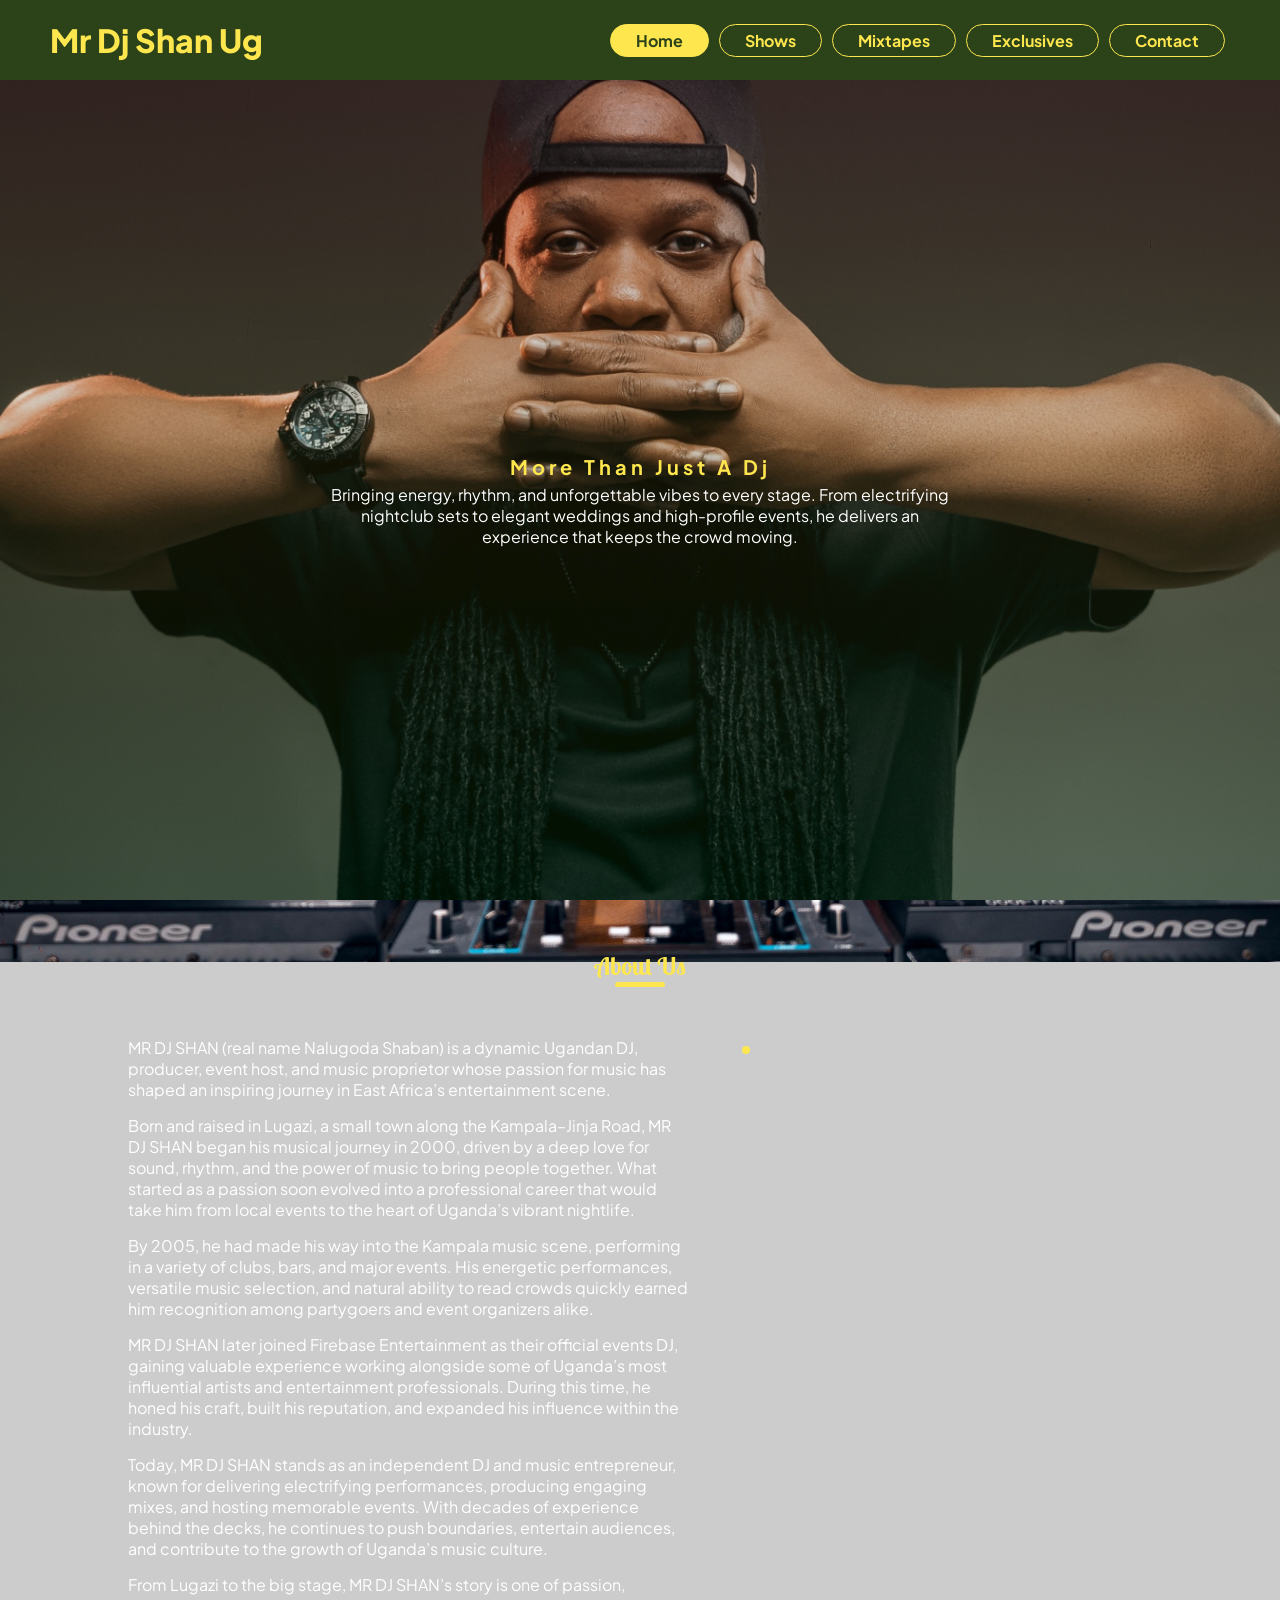
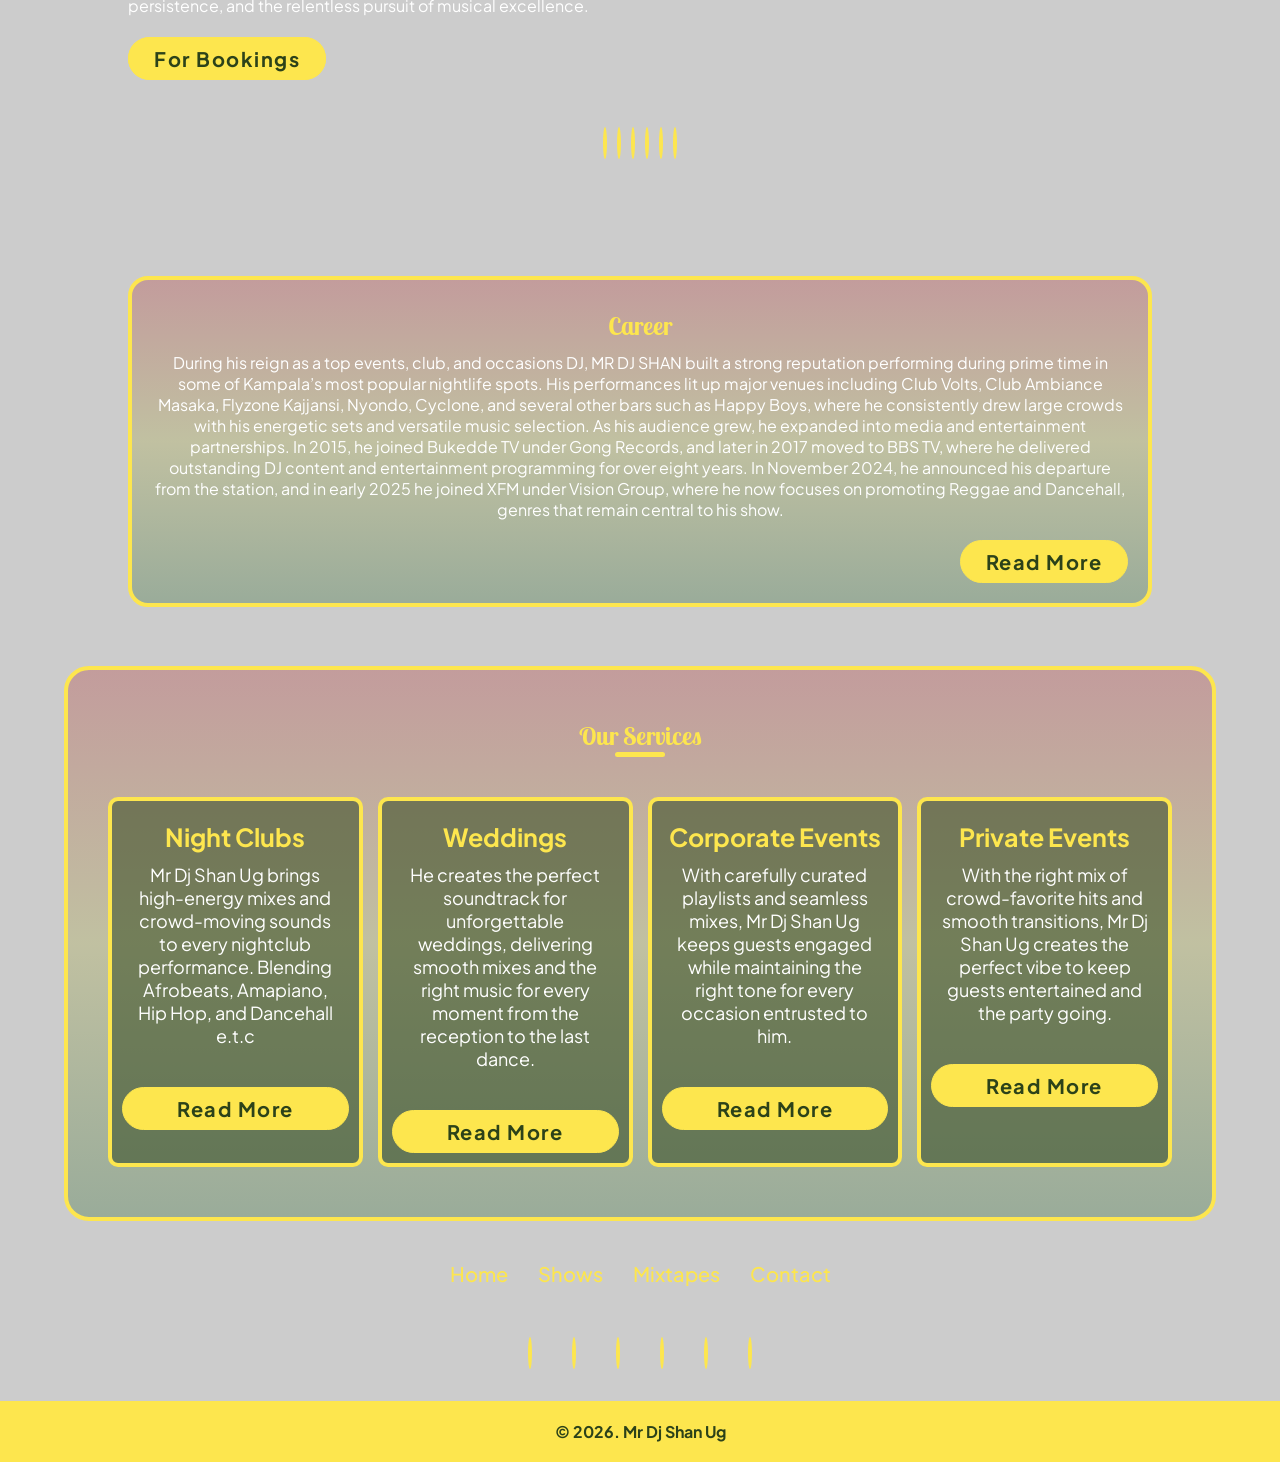
==== index.html @ 5931bfb5 "Add files via upload" ====
<!DOCTYPE html>
<html lang="en">
<head>
    <meta charset="UTF-8">
    <meta name="viewport" content="width=device-width, initial-scale=1.0">
    <title>Mr Dj Shan Ug</title>

    <link rel="stylesheet" href="index.css">

    <link rel="stylesheet" href="https://cdnjs.cloudflare.com/ajax/libs/font-awesome/7.0.1/css/all.min.css" integrity="sha512-2SwdPD6INVrV/lHTZbO2nodKhrnDdJK9/kg2XD1r9uGqPo1cUbujc+IYdlYdEErWNu69gVcYgdxlmVmzTWnetw==" crossorigin="anonymous" referrerpolicy="no-referrer" />

    <link href="https://unpkg.com/aos@2.3.1/dist/aos.css" rel="stylesheet">

</head>
<body>

    <header data-aos="fade-down" data-aos-easing="linear" data-aos-duration="1500">
        <div class="navlogo">
            <h1>Mr Dj Shan Ug</h1>
        </div>
        <div class="hamburger">
            <div class="line"></div>
            <div class="line"></div>
            <div class="line"></div>
        </div>

        <nav class="navbar">
            <ul>
                <li>
                    <a href="index.html" class="active">Home</a>
                </li>

                <li>
                    <a href="shows.html">Shows</a>
                </li>

                <li>
                    <a href="mixtapes.html">Mixtapes</a>
                </li>

                <li>
                    <a href="exclusives.html">Exclusives</a>
                </li>

                <li>
                    <a href="contact.html">Contact</a>
                </li>
            </ul>
        </nav>
    </header>













    <section class="hero">
        <div class="herocontent">
            <h1>Mr Dj Shan Ug</h1>
            <h2 data-aos="fade-left" data-aos-anchor="#example-anchor" data-aos-offset="500" data-aos-duration="2500">More Than Just A Dj</h2>
            <p data-aos="fade-right" data-aos-anchor="#example-anchor" data-aos-offset="500" data-aos-duration="2500">Bringing energy, rhythm, and unforgettable vibes to every stage. From electrifying nightclub sets to elegant weddings and high-profile events, he delivers an experience that keeps the crowd moving.</p>
        </div>
    </section>












    <div class="aboutsection">
        <div class="aboutcontainer">
            <div class="title">
                <h1 data-aos="zoom-out" data-aos-duration="2500">About Us</h1>
            </div>

            <div class="content" data-aos="zoom-out" data-aos-duration="2500">
                <div class="article">
                    <p>MR DJ SHAN (real name Nalugoda Shaban) is a dynamic Ugandan DJ, producer, event host, and music proprietor whose passion for music has shaped an inspiring journey in East Africa’s entertainment scene.</p>
                    <p>Born and raised in Lugazi, a small town along the Kampala–Jinja Road, MR DJ SHAN began his musical journey in 2000, driven by a deep love for sound, rhythm, and the power of music to bring people together. What started as a passion soon evolved into a professional career that would take him from local events to the heart of Uganda’s vibrant nightlife.</p>
                    <p>By 2005, he had made his way into the Kampala music scene, performing in a variety of clubs, bars, and major events. His energetic performances, versatile music selection, and natural ability to read crowds quickly earned him recognition among partygoers and event organizers alike.</p>
                    <p>MR DJ SHAN later joined Firebase Entertainment as their official events DJ, gaining valuable experience working alongside some of Uganda’s most influential artists and entertainment professionals. During this time, he honed his craft, built his reputation, and expanded his influence within the industry.</p>
                    <p>Today, MR DJ SHAN stands as an independent DJ and music entrepreneur, known for delivering electrifying performances, producing engaging mixes, and hosting memorable events. With decades of experience behind the decks, he continues to push boundaries, entertain audiences, and contribute to the growth of Uganda’s music culture.</p>
                    <p>From Lugazi to the big stage, MR DJ SHAN’s story is one of passion, persistence, and the relentless pursuit of musical excellence.</p>
                    <div class="button">
                        <a href="contact.html">For Bookings</a>
                    </div>
                </div>
            </div>

            <div class="imagesection" data-aos="zoom-out" data-aos-duration="2500">
                <img src="pics/aboutshan.JPG.jpeg" alt="">
            </div>

            <div class="socialmediaicons" data-aos="zoom-out" data-aos-duration="2500">
                <a href="https://www.youtube.com/@mrdjshanug/"><i class="fab fa-youtube"></i></a>
                <a href="https://www.mixcloud.com/mrdjshanug/"><i class="fab fa-mixcloud"></i></a>
                <a href="https://www.facebook.com/djshanug1"><i class="fab fa-facebook-f"></i></a>
                <a href="https://www.instagram.com/mrdjshanug"><i class="fab fa-instagram"></i></a>
                <a href="https://www.twitter.com/mrdjshanUg"><i class="fab fa-x-twitter"></i></a>
                <a href="https://www.tiktok.com/@mrdjshanug"><i class="fab fa-tiktok"></i></a>
            </div>
        </div>
    </div>













    <div class="career">
        <div class="card" id="card">
            <h3>Career</h3>
            <p>During his reign as a top events, club, and occasions DJ, MR DJ SHAN built a strong reputation performing during prime time in some of Kampala’s most popular nightlife spots. His performances lit up major venues including Club Volts, Club Ambiance Masaka, Flyzone Kajjansi, Nyondo, Cyclone, and several other bars such as Happy Boys, where he consistently drew large crowds with his energetic sets and versatile music selection. As his audience grew, he expanded into media and entertainment partnerships. In 2015, he joined Bukedde TV under Gong Records, and later in 2017 moved to BBS TV, where he delivered outstanding DJ content and entertainment programming for over eight years. In November 2024, he announced his departure from the station, and in early 2025 he joined XFM under Vision Group, where he now focuses on promoting Reggae and Dancehall, genres that remain central to his show.</p>
            <p id="moreContent" style="display: none;">
                Throughout his career, MR DJ SHAN has also shared stages and collaborated with renowned regional talents, including celebrated Kenyan DJ Simple Simon, the late MC John Maina (MC Fullstop), and DJ Juan during their first visits to Uganda. His skills behind the decks have earned him significant recognition in DJ competitions, winning over seven DJ battles and holding five consecutive Club DJ Awards up to 2015. Among his major accolades are Stakes Best Deejay of the Year (2013–2014) and UG Maestro Best DJ (2017) after highly competitive battles. Today, while he rarely participates in DJ battles, MR DJ SHAN continues to be invited as a guest performer, showcase DJ, or judge, reflecting his respected status in the industry.
                <br><br>
                Throughout his career, MR DJ SHAN has proven his creativity not only behind the decks but also as a visionary event curator. Since 2013, he has successfully hosted and headlined his signature annual event, “The MR DJ SHAN Mixtape Party,” a high-energy showcase that ran until 2024, bringing together music lovers, creatives, and top talents from across Uganda’s entertainment industry. Each edition was staged at exciting venues such as Freedom City, Kenlon Royale Hotel Mengo, Climax Entertainment Hub Makindye, and Vox Lounge Makindye, where audiences experienced his electrifying DJ sets and collaborative performances. In 2025, he rebranded the event into a new concept titled “Dancehall Mu Reggae,” a show dedicated to the powerful fusion of Dancehall and Reggae—the genres that define his signature sound. Designed to grow beyond a single concert into a global movement with multiple activities and activations, the show reflects MR DJ SHAN’s mission to deliver world-class performances while cementing his reputation as one of Uganda’s most respected Reggae DJs.
                <br><br>
                MR DJ SHAN is a seasoned Ugandan DJ, event host, and music curator known for delivering high-energy performances at some of the country’s biggest stages. Over the years, he has headlined and performed at major events including four AFCON qualifier matches at Mandela National Stadium, the final Uganda show of the famous duo P-Square at the Cricket Oval, the KCCA Carnival, several editions of the popular Roast and Rhyme shows, and Reggae Fest alongside MC Fullstop and DJ Juan, where he also stood out as a charismatic host. His talent has also taken him beyond Uganda, performing at venues such as Club Signature in Kisumu, among others.
                <br><br>
                MR DJ SHAN remains highly active on the entertainment circuit with regular performances across the country. He performs in Jinja every Friday, takes over the decks at Kenlon Royale Hotel Mengo on Saturdays, and entertains beach crowds at Bunjako Beach in Buwama on Sundays, while also making mid-week appearances in different cities and venues. His consistency, versatility, and passion for reggae and dancehall continue to keep him among the most respected DJs in Uganda’s music scene.
            </p>
            <button id="toggleButton">Read More</button>
        </div>
    </div>
















    <div class="services">
        <h1 class="boxheading">Our Services</h1>

        <div class="boxcontainer">
            <div class="box" data-aos="zoom-in-down" data-aos-duration="2500">
                <div class="boxicon">
                    <span class="fa-solid fa-champagne-glasses"></span>
                </div>

                <h3 class="title">Night Clubs</h3>
                <p>Mr Dj Shan Ug brings high-energy mixes and crowd-moving sounds to every nightclub performance. Blending Afrobeats, Amapiano, Hip Hop, and Dancehall e.t.c</p>
                <a href="shows.html">Read More <i class="fas fa-angle-double-right"></i></a>
            </div>

            <div class="box" data-aos="zoom-in-down" data-aos-duration="2500">
                <div class="boxicon">
                    <span class="fa-solid fa-cake-candles"></span>
                </div>

                <h3 class="title">Weddings</h3>
                <p>He creates the perfect soundtrack for unforgettable weddings, delivering smooth mixes and the right music for every moment from the reception to the last dance.</p>
                <a href="shows.html">Read More <i class="fas fa-angle-double-right"></i></a>
            </div>

            <div class="box" data-aos="zoom-in-down" data-aos-duration="2500">
                <div class="boxicon">
                    <span class="fa-solid fa-martini-glass-citrus"></span>
                </div>

                <h3 class="title">Corporate Events</h3>
                <p>With carefully curated playlists and seamless mixes, Mr Dj Shan Ug keeps guests engaged while maintaining the right tone for every occasion entrusted to him.</p>
                <a href="shows.html">Read More <i class="fas fa-angle-double-right"></i></a>
            </div>

            <div class="box" data-aos="zoom-in-down" data-aos-duration="2500">
                <div class="boxicon">
                    <span class="fa-solid fa-atom"></span>
                </div>

                <h3 class="title">Private Events</h3>
                <p>With the right mix of crowd-favorite hits and smooth transitions, Mr Dj Shan Ug creates the perfect vibe to keep guests entertained and the party going.</p>
                <a href="shows.html">Read More <i class="fas fa-angle-double-right"></i></a>
            </div>
        </div>

        
    </div>















    <div class="footercontainer" data-aos="zoom-out" data-aos-duration="2500">
        <ul class="footerflexrow">
            <li>
                <a href="index.html" class="active">Home</a>
            </li>

            <li>
                <a href="shows.html">Shows</a>
            </li>

            <li>
                <a href="mixtapes.html">Mixtapes</a>
            </li>

            <li>
                <a href="contact.html">Contact</a>
            </li>
        </ul>

        <ul class="footerflexrow">
            <li>
                <a href="https://www.youtube.com/@mrdjshanug/"><i class="fab fa-youtube"></i></a>
            </li>

            <li>
                <a href="https://www.mixcloud.com/mrdjshanug/"><i class="fab fa-mixcloud"></i></a>
            </li>

            <li>
                <a href="https://www.facebook.com/djshanug1"><i class="fab fa-facebook-f"></i></a>
            </li>

            <li>
                <a href="https://www.instagram.com/mrdjshanug"><i class="fab fa-instagram"></i></a>
            </li>

            <li>
                <a href="https://www.twitter.com/mrdjshanUg"><i class="fab fa-x-twitter"></i></a>
            </li>

            <li>
                <a href="https://www.tiktok.com/@mrdjshanug"><i class="fab fa-tiktok"></i></a>
            </li>
        </ul>

        <p>&copy; 2026. Mr Dj Shan Ug</p>
    </div>












    <script>
        hamburger = document.querySelector(".hamburger");
        hamburger.onclick = function() {
            navBar = document.querySelector(".navbar");
            navBar.classList.toggle("active");
        }
    </script>

    <script src="https://unpkg.com/aos@2.3.1/dist/aos.js"></script>
    <script>
        AOS.init();
    </script>

    <script src="index.js"></script>
</body>
</html>
---- index.css ----
@import url('https://fonts.googleapis.com/css2?family=Lobster+Two:ital,wght@0,400;0,700;1,400;1,700&display=swap');
@import url('https://fonts.googleapis.com/css2?family=Plus+Jakarta+Sans:ital,wght@0,200..800;1,200..800&display=swap');


* {
    margin: 0;
    padding: 0;
    list-style: none;
    text-decoration: none;
    font-family: "Plus Jakarta Sans", sans-serif;
    box-sizing: border-box;
}

body {
    
background-image: linear-gradient(#0d1b1eb5, #0d1b1eb5), url(pics/Background.jpeg); /* Specify the path to your image */
  background-repeat: no-repeat; /* Prevents the image from repeating */
  background-position: center;  /* Centers the image on the page */
  background-attachment: fixed; /* Fixes the image position so it doesn't scroll */
  background-size: cover;       /* Scales the image to cover the entire viewport */
  background-color: #cccccc;    /* Fallback color if the image cannot load */
  width: 100vw;
    
}
















/* Nav Bar */

header {
    width: 100%;
    height: 80px;
    background-color: #2C4219;
    display: flex;
    align-items: center;
    justify-content: space-between;
    padding: 0 100px;
    z-index: 999;
    position: fixed;
    top: 0;
}

.navlogo h1 {
    font: 16px;
    font-weight: 900;
    color: #fde64e;
}

.hamburger {
    display: none;
}

.navbar ul {
    display: flex;
}

.navbar ul li a {
    display: block;
    color: #fde64e;
    border: 1px solid #fde64e;
    font-size: 16px;
    font-weight: 700;
    padding: 5px 25px;
    border-radius: 50px;
    transition: 0.2s;
    margin: 0 5px;
}

.navbar ul li a:hover {
    color: #2C4219;
    background-color: #fde64e;
    border: 1px solid #fde64e;
}

.navbar ul li .active {
    color: #2C4219;
    background-color: #fde64e;
    border: 1px solid #fde64e;
}

@media only screen and (max-width: 1320px) {
    header {
        padding: 0 50px;
    }
}

@media only screen and (max-width: 1100px) {
    header {
        padding: 0 50px;
    }
}

@media only screen and (max-width: 900px) {
    .hamburger {
        display: block;
        cursor: pointer;
    }

    .hamburger .line {
        width: 30px;
        height: 3px;
        background-color: #fde64e;
        margin: 6px 0;
    }

    .navbar {
        height: 0;
        position: absolute;
        top: 80px;
        right: 0;
        right: 0;
        width: 100vw;
        background-color: #2C4219;
        transition: 0.2s;
        overflow: hidden;
        z-index: 999;
    }

    .navbar.active {
        height: 450px;
    }

    .navbar ul {
        display: block;
        width: fit-content;
        margin: 80px auto 0 auto;
        text-align: center;
        transition: .5s;
        opacity: 0;
    }

    .navbar.active ul{
        opacity: 1;
    }

    .navbar ul a {
        margin-bottom: 12px;
    }
}

/* Nav Bar */










































/* Hero Section */

.hero {
    height: 100vh;
    background-image:linear-gradient(rgba(71, 0, 0, 0.235),rgba(78, 78, 0, 0.212),rgba(0, 67, 0, 0.249)), url(pics/ShanHero.JPG.jpeg);
    background-size: cover;
    background-position: center;
    display: flex;
    justify-content: center;
    align-items: center;
    overflow: hidden;
}

.hero .herocontent {
    text-align: center;
    width: 50%;
}

.hero .herocontent h1 {
    font-size: 40px;
    margin-bottom: 15px;
    color: #fde64e;
    display: none;

}

.hero .herocontent h2 {
    font-size: 20px;
    margin-top: 100px;
    margin-bottom: 5px;
    color: #fde64e;
    letter-spacing: 4px;
}

.hero .herocontent p {
    font-size: 16px;
    color: #ffffff;
}

/* Hero Section */











































/* About Section */

.aboutsection {
    width: 100%;
}

.aboutsection .aboutcontainer {
    width: 80%;
    display: block;
    margin: 0 auto;
    padding: 50px 0;
}

.aboutsection .aboutcontainer .title {
    width: 100%;
    text-align: center;
    margin-bottom: 50px;
}

.aboutsection .aboutcontainer .title h1 {
    font-size: 25px;
    font-family: "Lobster Two", sans-serif;
    color: #fde64e;
}

.aboutsection .aboutcontainer .title h1::after {
    content: "";
    height: 5px;
    width: 50px;
    background-color: #fde64e;
    border-radius: 25px;
    display: block;
    margin: auto;
}

.aboutsection .aboutcontainer .content {
    float: left;
    width: 55%;
}

.aboutsection .aboutcontainer .content .article p {
    color: #ffffff;
    font-size: 16px;
    margin-bottom: 15px;
}

.aboutsection .aboutcontainer .imagesection {
    float: right;
    width: 40%;
}

.aboutsection .aboutcontainer .imagesection img {
    width: 100%;
    height: auto;
    border: 4px solid #fde64e;
    border-radius: 25px;
}

.aboutsection .aboutcontainer .content .article .button {
    margin-top: 30px;
}

.aboutsection .aboutcontainer .content .article .button a {
    text-decoration: none;
    padding: 8px 25px;
    background: #fde64e;
    border-radius: 40px;
    color: #2C4219;
    border: 1px solid #fde64e;
    font-size: 20px;
    font-weight: 700;
    letter-spacing: 1.5px;
    cursor: pointer;
}

.aboutsection .aboutcontainer .content .article .button a:hover {
    background-color: #2c421900;
    color: #fde64e;
}

.aboutsection .aboutcontainer .socialmediaicons {
    width: 100%;
    clear: both;
    margin-top: 50px;
    text-align: center;
    display: inline-block;
}

.aboutsection .aboutcontainer .socialmediaicons i {
    color: #fde64e;
    font-size: 22px;
    height: 45px;
    width: 45px;
    border-radius: 50%;
    line-height: 45px;
    text-align: center;
    border: 2px solid #fde64e;
    margin: 0 5px;
}

.aboutsection .aboutcontainer .socialmediaicons i:hover {
    color: #2C4219;
    transition: 1s ease-in-out;
    transform: rotate(360deg);
    background-color: #fde64e;
}

@media screen and (max-width: 768px) {
    .aboutsection .aboutcontainer {
        width: 80%;
        display: block;
        margin: auto;
    }

    .aboutsection .aboutcontainer .content {
        float: none;
        width: 100%;
        display: block;
        margin: auto;
        text-align: center;
    }

    .aboutsection .aboutcontainer .imagesection {
        float: none;
        width: 100%;
        margin-top: 40px;
        justify-content: center;
    }

    .aboutsection .aboutcontainer .imagesection img {
        width: 100%;
        height: auto;
        display: block;
        margin: auto;
    }
}




/* About Section */
















/* Career Section */

.career {
    width: 100vw;
    min-height: 50vh;
    display: flex;
    flex-direction: column;
    align-items:center;
    justify-content: center;
}

.career .card {
    width: 80%;
    display: flex;
    flex-direction: column;
    border-radius: 20px;
    padding: 20px;
    margin-top: 30px;
    margin-bottom: 30px;
    background: linear-gradient(rgba(165, 1, 1, 0.235),rgba(150, 150, 1, 0.212),rgba(1, 74, 1, 0.249));
    border: 4px solid #fde64e;
}

.career .card h3 {
    font-size: 25px;
    color: #fde64e;
    font-family: "Lobster Two", sans-serif;
    text-align: center;
    padding: 10px 0;
}

.career .card p {
    color: #ffffff;
    margin-bottom: 20px;
    text-align: center;
}

.career .card button {
    display: flex;
    align-self: flex-end;
    text-decoration: none;
    padding: 8px 25px;
    background: #fde64e;
    border-radius: 40px;
    color: #2C4219;
    border: 1px solid #fde64e;
    font-size: 20px;
    font-weight: 700;
    letter-spacing: 1.5px;
    cursor: pointer;
}

.career .card button:hover {
    background-color: #2c421900;
    color: #fde64e;
}



/* Career Section */

























/* Services Section */

.services {
    width: 90%;
    background: linear-gradient(rgba(165, 1, 1, 0.235),rgba(150, 150, 1, 0.212),rgba(1, 74, 1, 0.249));
    border: 4px solid #fde64e;
    border-radius: 25px;
    padding: 30px 20px;
    margin-left: 5%;
    margin-bottom: 20px;
}

.services .boxheading {
    font-size: 25px;
    color: #fde64e;
    font-family: "Lobster Two", sans-serif;
    text-align: center;
    padding: 20px 0;
}

.services .boxheading::after {
    content: "";
    height: 5px;
    width: 50px;
    background-color: #fde64e;
    border-radius: 25px;
    display: block;
    margin: auto;
}

.services .boxcontainer {
    display: grid;
    grid-template-columns: repeat(auto-fit, minmax(250px,1fr));
    grid-gap: 15px;
    padding: 20px;
}

.services .boxcontainer .box {
    padding: 10px;
    border-radius: 10px;
    background-color: #2c421984;
    border: 4px solid #fde64e;
    text-align: center;
}

.services .boxcontainer .box .boxicon {
    margin-top: 10px;
}

.services .boxcontainer .box .boxicon span {
    margin: 10px 0;
    font-size: 35px;
    color: #fde64e;
}

.services .boxcontainer .box .title {
    color: #fde64e;
    font-size: 25px;
}

.services .boxcontainer .box p {
    font-size: 18px;
    color: #ffffff;
    padding: 10px;
}

.services .boxcontainer .box a {
    text-decoration: none;
    padding: 8px 25px;
    background: #fde64e;
    border-radius: 40px;
    color: #2C4219;
    border: 1px solid #fde64e;
    font-size: 20px;
    font-weight: 700;
    letter-spacing: 1.5px;
    display: block;
    transition: .3s;
    margin-top: 30px;
}

.services .boxcontainer .box a:hover {
    background-color: #2c421900;
    color: #fde64e;
}


/* Services Section */























/* Footer Section */

.footercontainer {
    color: #fde64e;
    display: flex;
    flex-direction: column;
    align-items: center;
}

.footercontainer .footerflexrow {
    margin-top: 20px;
    margin-bottom: 10px;
    display: flex;
    flex-wrap: wrap;
    justify-content: center;
}

.footercontainer .footerflexrow li {
    padding: 0 15px;
    margin-bottom: 15px;
}

.footercontainer .footerflexrow li a {
    font-size: 20px;
    font-weight: 500;
    color: #fde64e;
}

.footercontainer .footerflexrow li i {
    color: #fde64e;
    font-size: 22px;
    height: 45px;
    width: 45px;
    border-radius: 50%;
    line-height: 45px;
    text-align: center;
    border: 2px solid #fde64e;
    margin: 0 5px;
    cursor: pointer;
}

.footercontainer .footerflexrow li i:hover {
    color: #2C4219;
    transition: 1s ease-in-out;
    transform: rotate(360deg);
    background-color: #fde64e;
}

.footercontainer p {
    text-align: center;
    background-color: #fde64e;
    color: #2C4219;
    font-weight: 700;
    width: 100%;
    padding: 20px 0;
}


/* Footer Section */
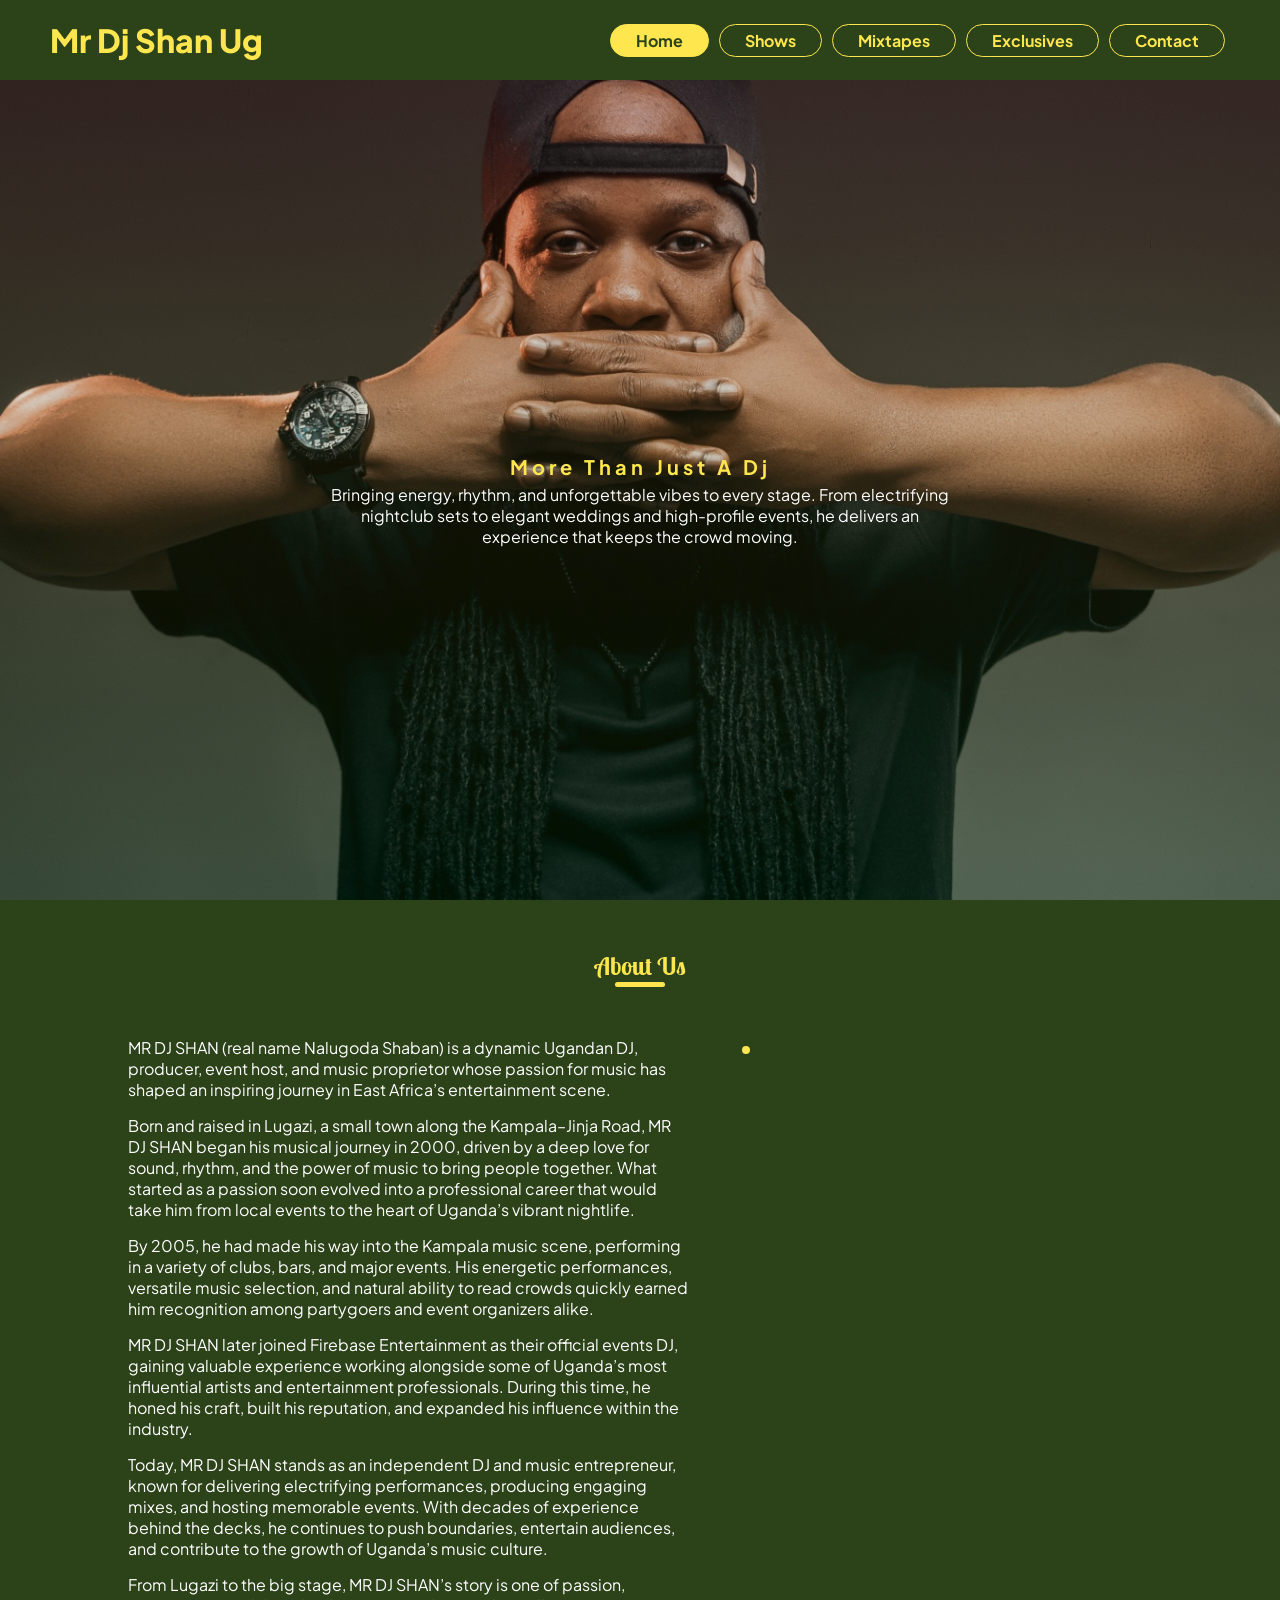
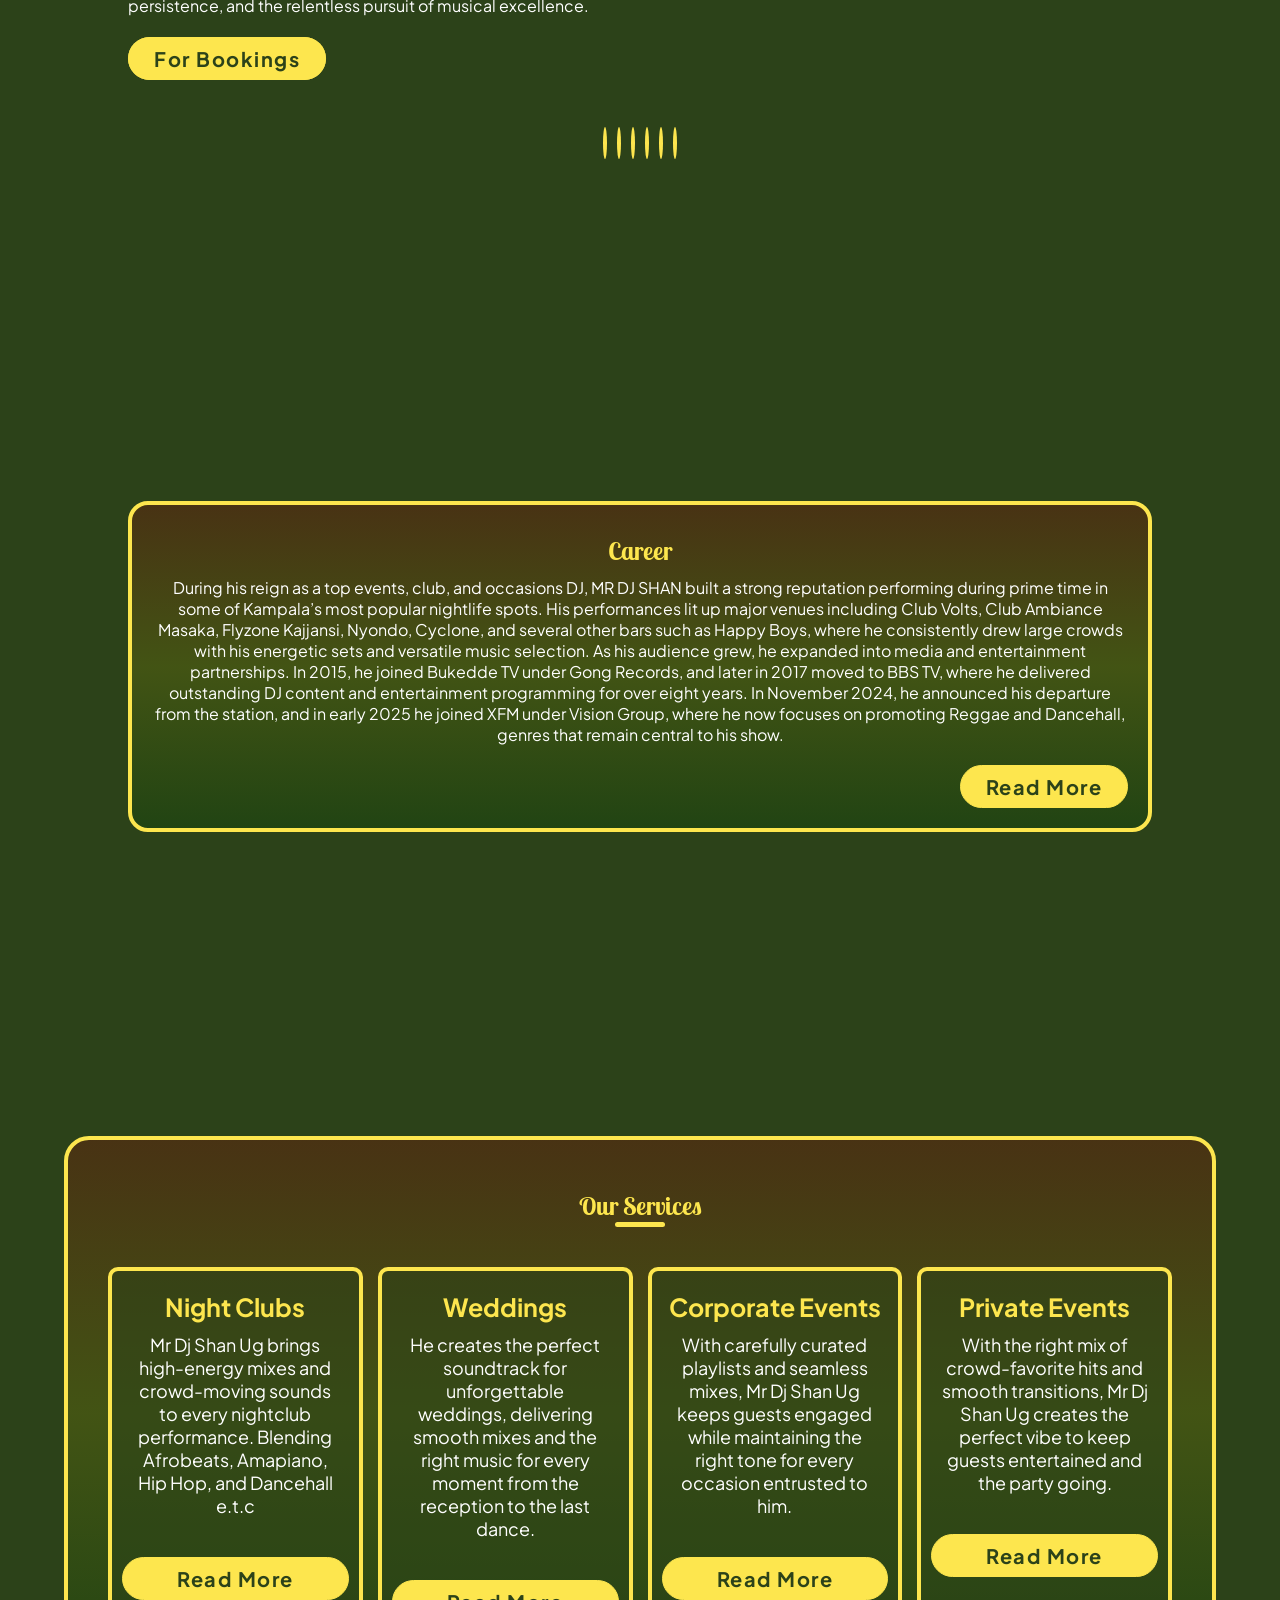
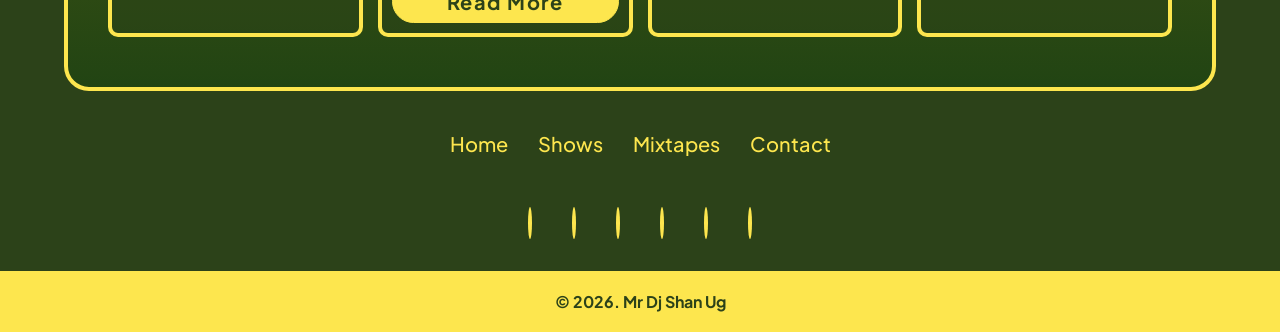
==== commit 49bd733b: "Add files via upload" ====
--- a/index.html
+++ b/index.html
@@ -224,7 +224,7 @@
     <div class="footercontainer" data-aos="zoom-out" data-aos-duration="2500">
         <ul class="footerflexrow">
             <li>
-                <a href="index.html" class="active">Home</a>
+                <a href="index.html">Home</a>
             </li>
 
             <li>
--- a/index.css
+++ b/index.css
@@ -12,15 +12,7 @@
 }
 
 body {
-    
-background-image: linear-gradient(#0d1b1eb5, #0d1b1eb5), url(pics/Background.jpeg); /* Specify the path to your image */
-  background-repeat: no-repeat; /* Prevents the image from repeating */
-  background-position: center;  /* Centers the image on the page */
-  background-attachment: fixed; /* Fixes the image position so it doesn't scroll */
-  background-size: cover;       /* Scales the image to cover the entire viewport */
-  background-color: #cccccc;    /* Fallback color if the image cannot load */
-  width: 100vw;
-    
+    background-color: #2C4219;
 }
 
 
@@ -197,6 +189,7 @@
 /* Hero Section */
 
 .hero {
+    width: 100vw;
     height: 100vh;
     background-image:linear-gradient(rgba(71, 0, 0, 0.235),rgba(78, 78, 0, 0.212),rgba(0, 67, 0, 0.249)), url(pics/ShanHero.JPG.jpeg);
     background-size: cover;
@@ -443,6 +436,20 @@
     flex-direction: column;
     align-items:center;
     justify-content: center;
+    background-image: linear-gradient(#0d1b1eb5, #0d1b1eb5), url(pics/Background.jpeg); /* Specify the path to your image */
+    
+    
+    /* 2. Set the background to fixed */
+    background-attachment: fixed; /* This is the key property */
+    
+    /* 3. Optional: other useful properties for a full-page background */
+    background-repeat: no-repeat; /* Prevents the image from repeating */
+    background-size: cover;      /* Scales the image to cover the entire container */
+    background-position: center; /* Centers the image in the container */
+    
+    /* Ensure the body takes up at least the full viewport height */
+    min-height: 100vh; 
+    margin: 0;
 }
 
 .career .card {
@@ -529,6 +536,7 @@
     padding: 30px 20px;
     margin-left: 5%;
     margin-bottom: 20px;
+    margin-top: 20px;
 }
 
 .services .boxheading {
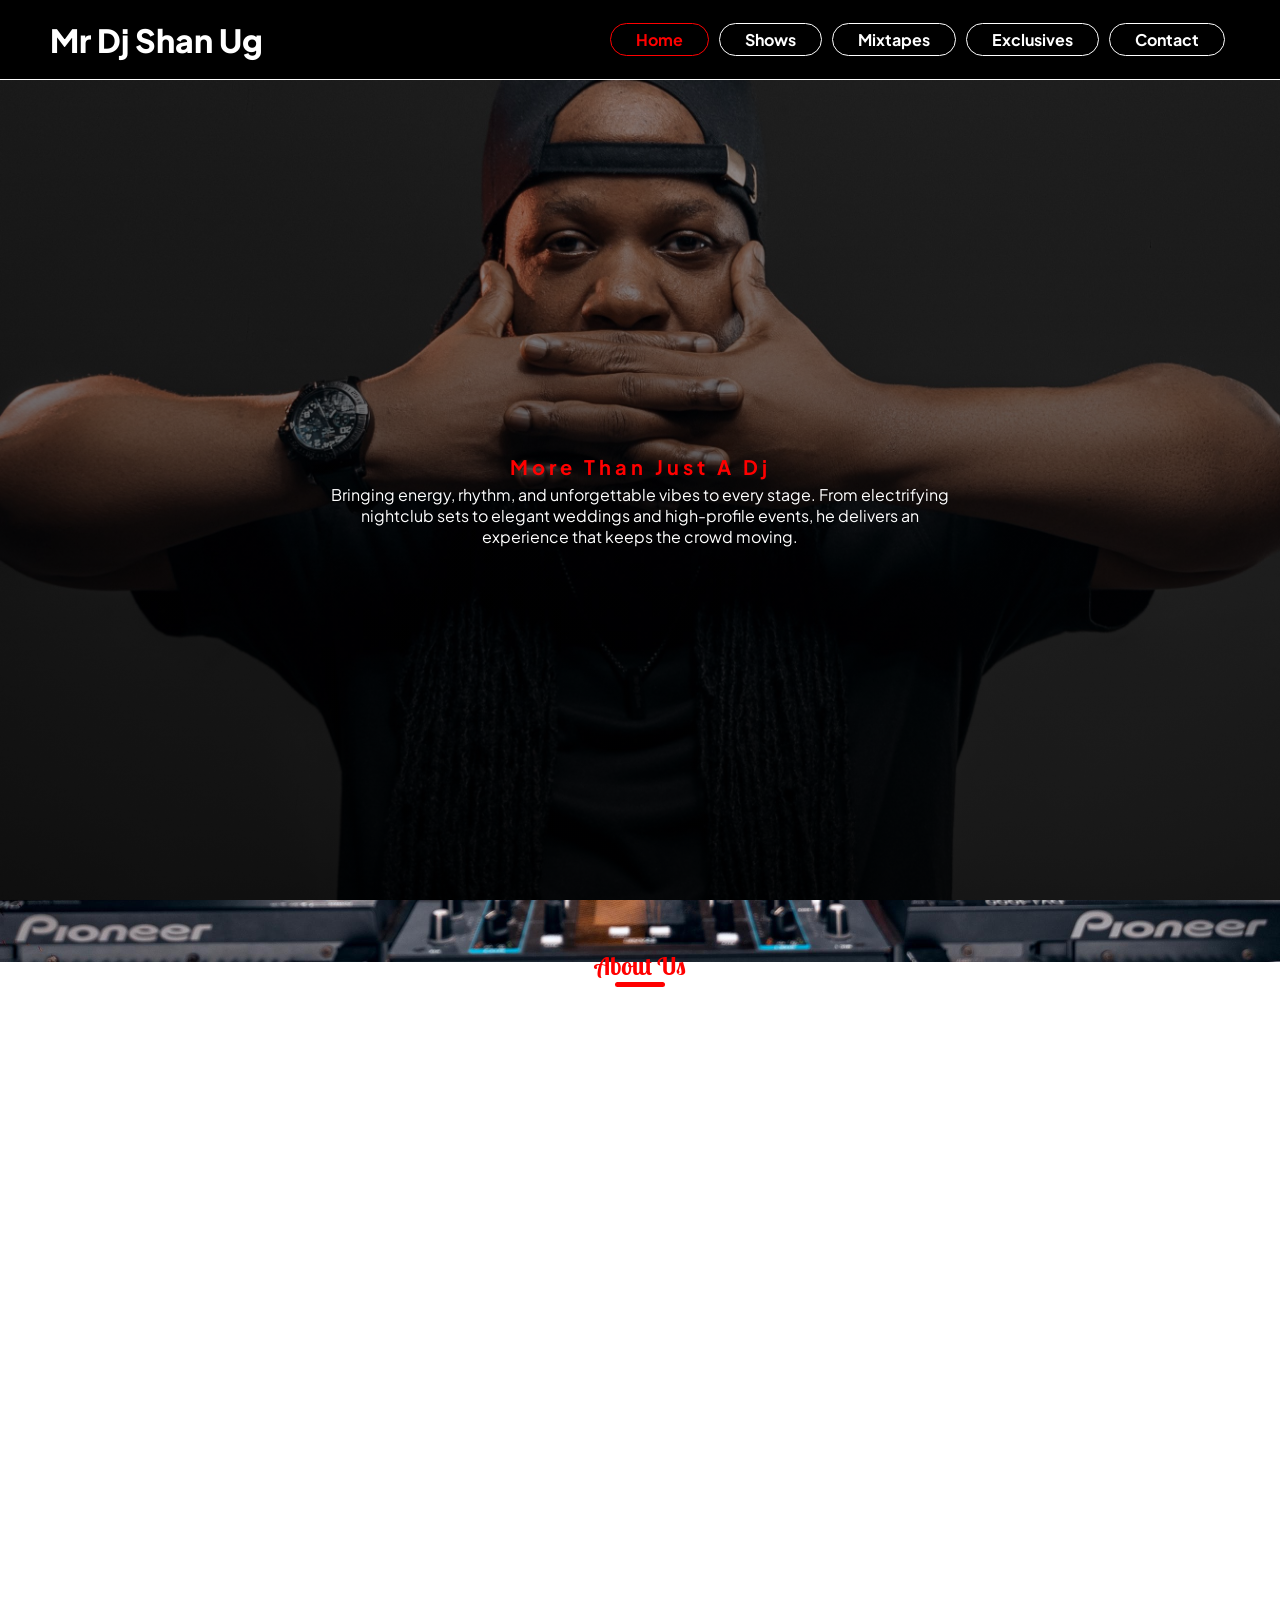
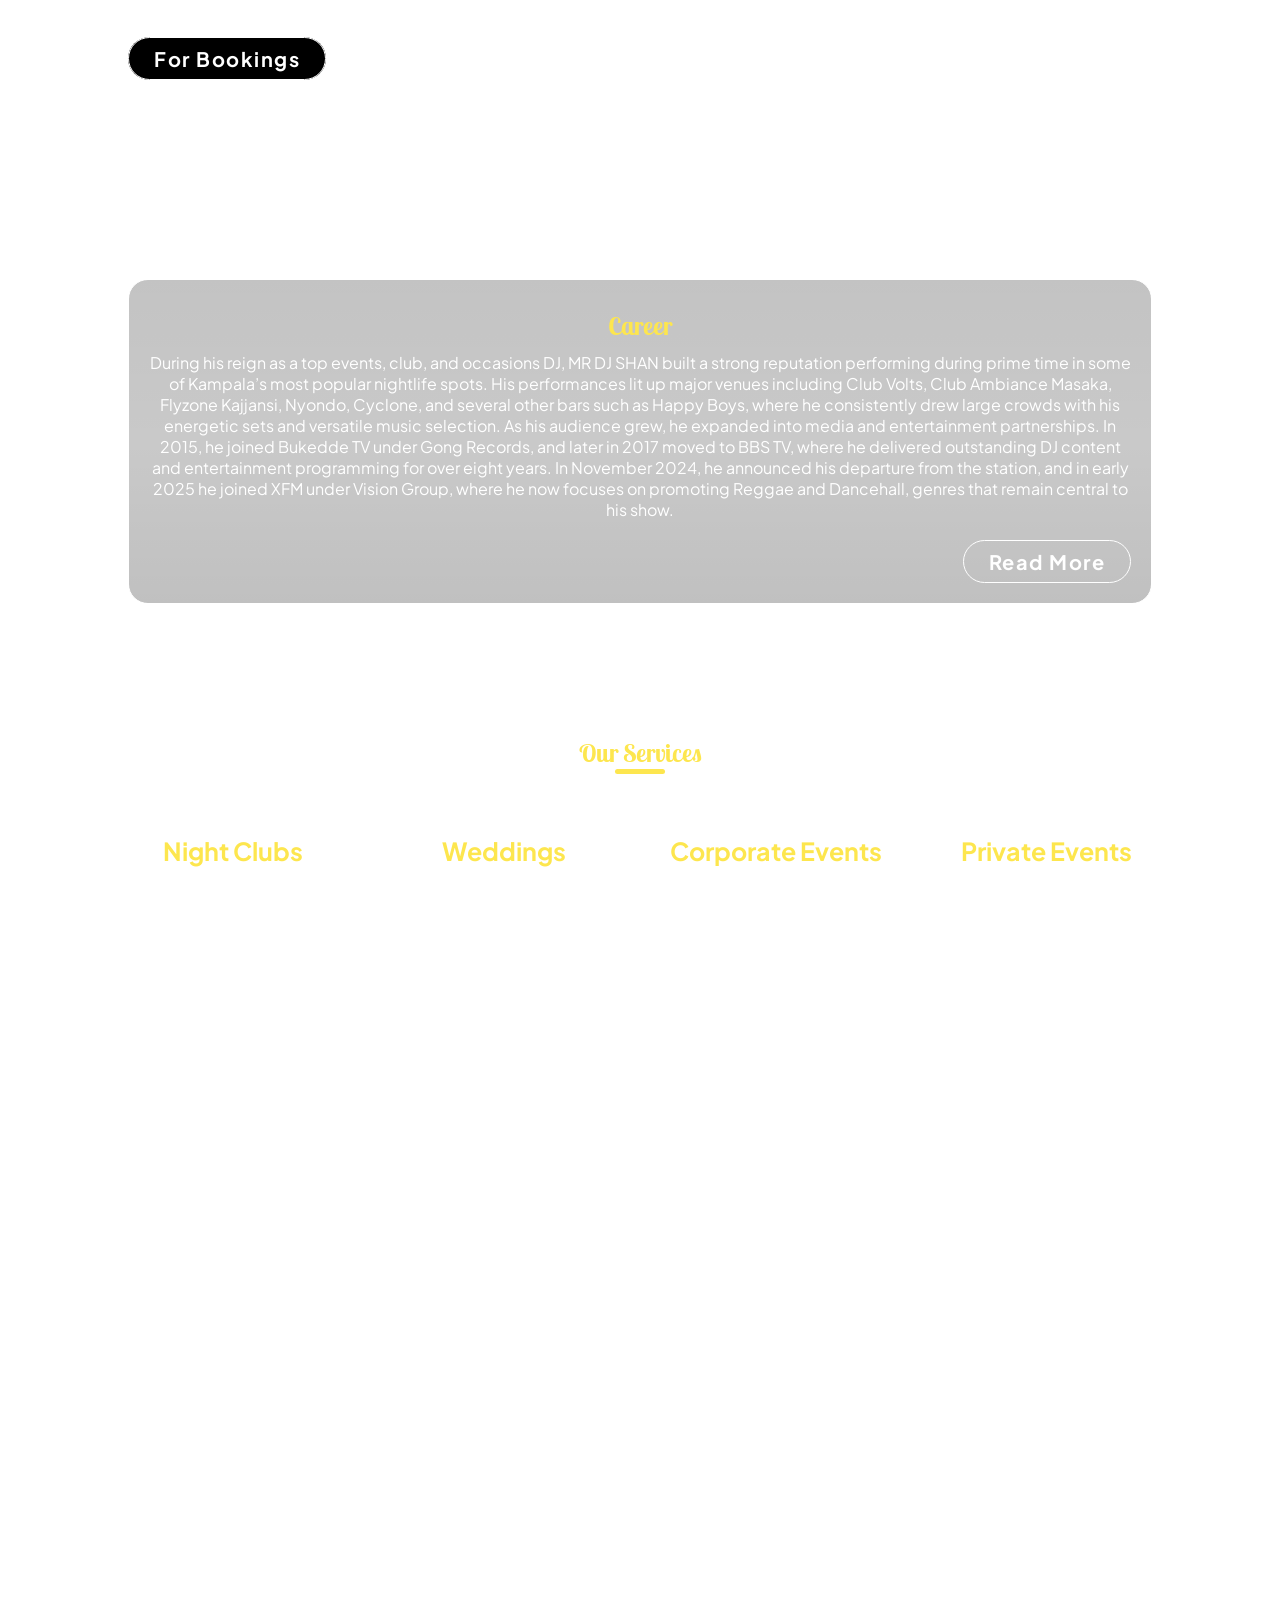
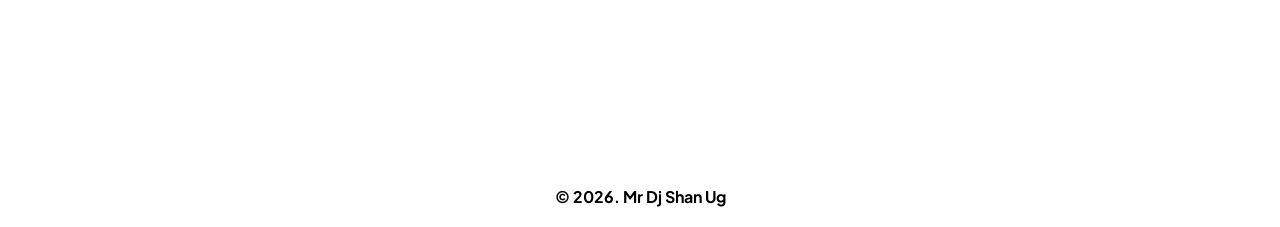
==== commit b54434c8: "Add files via upload" ====
--- a/index.html
+++ b/index.html
@@ -127,7 +127,7 @@
 
 
 
-    <div class="career">
+    <div class="career" data-aos="zoom-out" data-aos-duration="2500">
         <div class="card" id="card">
             <h3>Career</h3>
             <p>During his reign as a top events, club, and occasions DJ, MR DJ SHAN built a strong reputation performing during prime time in some of Kampala’s most popular nightlife spots. His performances lit up major venues including Club Volts, Club Ambiance Masaka, Flyzone Kajjansi, Nyondo, Cyclone, and several other bars such as Happy Boys, where he consistently drew large crowds with his energetic sets and versatile music selection. As his audience grew, he expanded into media and entertainment partnerships. In 2015, he joined Bukedde TV under Gong Records, and later in 2017 moved to BBS TV, where he delivered outstanding DJ content and entertainment programming for over eight years. In November 2024, he announced his departure from the station, and in early 2025 he joined XFM under Vision Group, where he now focuses on promoting Reggae and Dancehall, genres that remain central to his show.</p>
@@ -163,7 +163,7 @@
         <h1 class="boxheading">Our Services</h1>
 
         <div class="boxcontainer">
-            <div class="box" data-aos="zoom-in-down" data-aos-duration="2500">
+            <div class="box" data-aos="zoom-in-down" data-aos-duration="1500">
                 <div class="boxicon">
                     <span class="fa-solid fa-champagne-glasses"></span>
                 </div>
@@ -173,7 +173,7 @@
                 <a href="shows.html">Read More <i class="fas fa-angle-double-right"></i></a>
             </div>
 
-            <div class="box" data-aos="zoom-in-down" data-aos-duration="2500">
+            <div class="box" data-aos="zoom-in-down" data-aos-duration="2000">
                 <div class="boxicon">
                     <span class="fa-solid fa-cake-candles"></span>
                 </div>
@@ -193,7 +193,7 @@
                 <a href="shows.html">Read More <i class="fas fa-angle-double-right"></i></a>
             </div>
 
-            <div class="box" data-aos="zoom-in-down" data-aos-duration="2500">
+            <div class="box" data-aos="zoom-in-down" data-aos-duration="3000">
                 <div class="boxicon">
                     <span class="fa-solid fa-atom"></span>
                 </div>
@@ -221,7 +221,7 @@
 
 
 
-    <div class="footercontainer" data-aos="zoom-out" data-aos-duration="2500">
+    <div class="footercontainer">
         <ul class="footerflexrow">
             <li>
                 <a href="index.html">Home</a>
--- a/index.css
+++ b/index.css
@@ -12,7 +12,18 @@
 }
 
 body {
-    background-color: #2C4219;
+    width: 100%;
+    background-image: linear-gradient(#000000b5, #000000b5), url(pics/Background.jpeg); /* Specify the path to your image */
+    
+    
+    /* 2. Set the background to fixed */
+    background-attachment: fixed; /* This is the key property */
+    
+    /* 3. Optional: other useful properties for a full-page background */
+    background-repeat: no-repeat; /* Prevents the image from repeating */
+    background-size: cover;      /* Scales the image to cover the entire container */
+    background-position: center; /* Centers the image in the container */
+    
 }
 
 
@@ -35,7 +46,8 @@
 header {
     width: 100%;
     height: 80px;
-    background-color: #2C4219;
+    background-color: rgb(0, 0, 0);
+    border-bottom: 1px solid white;
     display: flex;
     align-items: center;
     justify-content: space-between;
@@ -48,7 +60,7 @@
 .navlogo h1 {
     font: 16px;
     font-weight: 900;
-    color: #fde64e;
+    color: white;
 }
 
 .hamburger {
@@ -61,8 +73,8 @@
 
 .navbar ul li a {
     display: block;
-    color: #fde64e;
-    border: 1px solid #fde64e;
+    color: white;
+    border: 1px solid white;
     font-size: 16px;
     font-weight: 700;
     padding: 5px 25px;
@@ -72,15 +84,15 @@
 }
 
 .navbar ul li a:hover {
-    color: #2C4219;
-    background-color: #fde64e;
-    border: 1px solid #fde64e;
+    color: black;
+    background-color: red;
+    border: 1px solid red;
 }
 
 .navbar ul li .active {
-    color: #2C4219;
-    background-color: #fde64e;
-    border: 1px solid #fde64e;
+    color: red;
+    background-color: black;
+    border: 1px solid red;
 }
 
 @media only screen and (max-width: 1320px) {
@@ -104,7 +116,7 @@
     .hamburger .line {
         width: 30px;
         height: 3px;
-        background-color: #fde64e;
+        background-color: white;
         margin: 6px 0;
     }
 
@@ -115,7 +127,8 @@
         right: 0;
         right: 0;
         width: 100vw;
-        background-color: #2C4219;
+        background-color: black;
+        border-bottom: 2px solid white;
         transition: 0.2s;
         overflow: hidden;
         z-index: 999;
@@ -191,7 +204,7 @@
 .hero {
     width: 100vw;
     height: 100vh;
-    background-image:linear-gradient(rgba(71, 0, 0, 0.235),rgba(78, 78, 0, 0.212),rgba(0, 67, 0, 0.249)), url(pics/ShanHero.JPG.jpeg);
+    background-image:linear-gradient(rgba(0, 0, 0, 0.333),rgba(0, 0, 0, 0.584),rgba(0, 0, 0, 0.799)), url(pics/ShanHero.JPG.jpeg);
     background-size: cover;
     background-position: center;
     display: flex;
@@ -208,7 +221,7 @@
 .hero .herocontent h1 {
     font-size: 40px;
     margin-bottom: 15px;
-    color: #fde64e;
+    color: red;
     display: none;
 
 }
@@ -217,7 +230,7 @@
     font-size: 20px;
     margin-top: 100px;
     margin-bottom: 5px;
-    color: #fde64e;
+    color: red;
     letter-spacing: 4px;
 }
 
@@ -274,169 +287,7 @@
 
 .aboutsection {
     width: 100%;
-}
-
-.aboutsection .aboutcontainer {
-    width: 80%;
-    display: block;
-    margin: 0 auto;
-    padding: 50px 0;
-}
-
-.aboutsection .aboutcontainer .title {
-    width: 100%;
-    text-align: center;
-    margin-bottom: 50px;
-}
-
-.aboutsection .aboutcontainer .title h1 {
-    font-size: 25px;
-    font-family: "Lobster Two", sans-serif;
-    color: #fde64e;
-}
-
-.aboutsection .aboutcontainer .title h1::after {
-    content: "";
-    height: 5px;
-    width: 50px;
-    background-color: #fde64e;
-    border-radius: 25px;
-    display: block;
-    margin: auto;
-}
-
-.aboutsection .aboutcontainer .content {
-    float: left;
-    width: 55%;
-}
-
-.aboutsection .aboutcontainer .content .article p {
-    color: #ffffff;
-    font-size: 16px;
-    margin-bottom: 15px;
-}
-
-.aboutsection .aboutcontainer .imagesection {
-    float: right;
-    width: 40%;
-}
-
-.aboutsection .aboutcontainer .imagesection img {
-    width: 100%;
-    height: auto;
-    border: 4px solid #fde64e;
-    border-radius: 25px;
-}
-
-.aboutsection .aboutcontainer .content .article .button {
-    margin-top: 30px;
-}
-
-.aboutsection .aboutcontainer .content .article .button a {
-    text-decoration: none;
-    padding: 8px 25px;
-    background: #fde64e;
-    border-radius: 40px;
-    color: #2C4219;
-    border: 1px solid #fde64e;
-    font-size: 20px;
-    font-weight: 700;
-    letter-spacing: 1.5px;
-    cursor: pointer;
-}
-
-.aboutsection .aboutcontainer .content .article .button a:hover {
-    background-color: #2c421900;
-    color: #fde64e;
-}
-
-.aboutsection .aboutcontainer .socialmediaicons {
-    width: 100%;
-    clear: both;
-    margin-top: 50px;
-    text-align: center;
-    display: inline-block;
-}
-
-.aboutsection .aboutcontainer .socialmediaicons i {
-    color: #fde64e;
-    font-size: 22px;
-    height: 45px;
-    width: 45px;
-    border-radius: 50%;
-    line-height: 45px;
-    text-align: center;
-    border: 2px solid #fde64e;
-    margin: 0 5px;
-}
-
-.aboutsection .aboutcontainer .socialmediaicons i:hover {
-    color: #2C4219;
-    transition: 1s ease-in-out;
-    transform: rotate(360deg);
-    background-color: #fde64e;
-}
-
-@media screen and (max-width: 768px) {
-    .aboutsection .aboutcontainer {
-        width: 80%;
-        display: block;
-        margin: auto;
-    }
-
-    .aboutsection .aboutcontainer .content {
-        float: none;
-        width: 100%;
-        display: block;
-        margin: auto;
-        text-align: center;
-    }
-
-    .aboutsection .aboutcontainer .imagesection {
-        float: none;
-        width: 100%;
-        margin-top: 40px;
-        justify-content: center;
-    }
-
-    .aboutsection .aboutcontainer .imagesection img {
-        width: 100%;
-        height: auto;
-        display: block;
-        margin: auto;
-    }
-}
-
-
-
-
-/* About Section */
-
-
-
-
-
-
-
-
-
-
-
-
-
-
-
-
-/* Career Section */
-
-.career {
-    width: 100vw;
-    min-height: 50vh;
-    display: flex;
-    flex-direction: column;
-    align-items:center;
-    justify-content: center;
-    background-image: linear-gradient(#0d1b1eb5, #0d1b1eb5), url(pics/Background.jpeg); /* Specify the path to your image */
+    background-image: linear-gradient(#000000b5, #000000b5), url(pics/Background.jpeg); /* Specify the path to your image */
     
     
     /* 2. Set the background to fixed */
@@ -452,6 +303,168 @@
     margin: 0;
 }
 
+.aboutsection .aboutcontainer {
+    width: 80%;
+    display: block;
+    margin: 0 auto;
+    padding: 50px 0;
+}
+
+.aboutsection .aboutcontainer .title {
+    width: 100%;
+    text-align: center;
+    margin-bottom: 50px;
+}
+
+.aboutsection .aboutcontainer .title h1 {
+    font-size: 25px;
+    font-family: "Lobster Two", sans-serif;
+    color: red;
+}
+
+.aboutsection .aboutcontainer .title h1::after {
+    content: "";
+    height: 5px;
+    width: 50px;
+    background-color: red;
+    border-radius: 25px;
+    display: block;
+    margin: auto;
+}
+
+.aboutsection .aboutcontainer .content {
+    float: left;
+    width: 55%;
+}
+
+.aboutsection .aboutcontainer .content .article p {
+    color: #ffffff;
+    font-size: 16px;
+    margin-bottom: 15px;
+}
+
+.aboutsection .aboutcontainer .imagesection {
+    float: right;
+    width: 40%;
+}
+
+.aboutsection .aboutcontainer .imagesection img {
+    width: 100%;
+    height: auto;
+    border: 2px solid #ffffff;
+    border-radius: 25px;
+}
+
+.aboutsection .aboutcontainer .content .article .button {
+    margin-top: 30px;
+}
+
+.aboutsection .aboutcontainer .content .article .button a {
+    text-decoration: none;
+    padding: 8px 25px;
+    background: black;
+    border-radius: 40px;
+    color: #ffffff;
+    border: 1px solid #ffffff;
+    font-size: 20px;
+    font-weight: 700;
+    letter-spacing: 1.5px;
+    cursor: pointer;
+}
+
+.aboutsection .aboutcontainer .content .article .button a:hover {
+    background-color: #ffffff;
+    color: black;
+}
+
+.aboutsection .aboutcontainer .socialmediaicons {
+    width: 100%;
+    clear: both;
+    margin-top: 50px;
+    text-align: center;
+    display: inline-block;
+}
+
+.aboutsection .aboutcontainer .socialmediaicons i {
+    color: white;
+    font-size: 22px;
+    height: 45px;
+    width: 45px;
+    border-radius: 50%;
+    line-height: 45px;
+    text-align: center;
+    border: 2px solid white;
+    margin: 0 5px;
+    transition: 1s ease-in-out;
+}
+
+.aboutsection .aboutcontainer .socialmediaicons i:hover {
+    color: black;
+    transform: rotate(360deg);
+    background-color: white;
+}
+
+@media screen and (max-width: 768px) {
+    .aboutsection .aboutcontainer {
+        width: 80%;
+        display: block;
+        margin: auto;
+    }
+
+    .aboutsection .aboutcontainer .content {
+        float: none;
+        width: 100%;
+        display: block;
+        margin: auto;
+        text-align: center;
+    }
+
+    .aboutsection .aboutcontainer .imagesection {
+        float: none;
+        width: 100%;
+        margin-top: 40px;
+        justify-content: center;
+    }
+
+    .aboutsection .aboutcontainer .imagesection img {
+        width: 100%;
+        height: auto;
+        display: block;
+        margin: auto;
+    }
+}
+
+
+
+
+/* About Section */
+
+
+
+
+
+
+
+
+
+
+
+
+
+
+
+
+/* Career Section */
+
+.career {
+    width: 100vw;
+    min-height: 50vh;
+    display: flex;
+    flex-direction: column;
+    align-items:center;
+    justify-content: center;
+}
+
 .career .card {
     width: 80%;
     display: flex;
@@ -460,8 +473,8 @@
     padding: 20px;
     margin-top: 30px;
     margin-bottom: 30px;
-    background: linear-gradient(rgba(165, 1, 1, 0.235),rgba(150, 150, 1, 0.212),rgba(1, 74, 1, 0.249));
-    border: 4px solid #fde64e;
+    background: linear-gradient(rgba(0, 0, 0, 0.235),rgba(0, 0, 0, 0.212),rgba(0, 0, 0, 0.249));
+    border: 0.2px solid white;
 }
 
 .career .card h3 {
@@ -483,19 +496,20 @@
     align-self: flex-end;
     text-decoration: none;
     padding: 8px 25px;
-    background: #fde64e;
+    background: transparent;
     border-radius: 40px;
-    color: #2C4219;
-    border: 1px solid #fde64e;
+    color: white;
+    border: 1px solid white;
     font-size: 20px;
     font-weight: 700;
     letter-spacing: 1.5px;
     cursor: pointer;
+    transition: .3s ease-in-out;
 }
 
 .career .card button:hover {
-    background-color: #2c421900;
-    color: #fde64e;
+    background-color: white;
+    color: black;
 }
 
 
@@ -530,8 +544,9 @@
 
 .services {
     width: 90%;
-    background: linear-gradient(rgba(165, 1, 1, 0.235),rgba(150, 150, 1, 0.212),rgba(1, 74, 1, 0.249));
-    border: 4px solid #fde64e;
+    min-height: 100vh; 
+    margin: 0;
+    border: 1px solid #ffffff;
     border-radius: 25px;
     padding: 30px 20px;
     margin-left: 5%;
@@ -567,8 +582,8 @@
 .services .boxcontainer .box {
     padding: 10px;
     border-radius: 10px;
-    background-color: #2c421984;
-    border: 4px solid #fde64e;
+    background-color: transparent;
+    border: 1px solid white;
     text-align: center;
 }
 
@@ -579,7 +594,7 @@
 .services .boxcontainer .box .boxicon span {
     margin: 10px 0;
     font-size: 35px;
-    color: #fde64e;
+    color: white;
 }
 
 .services .boxcontainer .box .title {
@@ -596,10 +611,10 @@
 .services .boxcontainer .box a {
     text-decoration: none;
     padding: 8px 25px;
-    background: #fde64e;
+    background: transparent;
     border-radius: 40px;
-    color: #2C4219;
-    border: 1px solid #fde64e;
+    color: white;
+    border: 1px solid white;
     font-size: 20px;
     font-weight: 700;
     letter-spacing: 1.5px;
@@ -663,18 +678,18 @@
 .footercontainer .footerflexrow li a {
     font-size: 20px;
     font-weight: 500;
-    color: #fde64e;
+    color: white;
 }
 
 .footercontainer .footerflexrow li i {
-    color: #fde64e;
+    color: white;
     font-size: 22px;
     height: 45px;
     width: 45px;
     border-radius: 50%;
     line-height: 45px;
     text-align: center;
-    border: 2px solid #fde64e;
+    border: 2px solid white;
     margin: 0 5px;
     cursor: pointer;
 }
@@ -683,13 +698,13 @@
     color: #2C4219;
     transition: 1s ease-in-out;
     transform: rotate(360deg);
-    background-color: #fde64e;
+    background-color: white;
 }
 
 .footercontainer p {
     text-align: center;
-    background-color: #fde64e;
-    color: #2C4219;
+    background-color: white;
+    color: black;
     font-weight: 700;
     width: 100%;
     padding: 20px 0;
